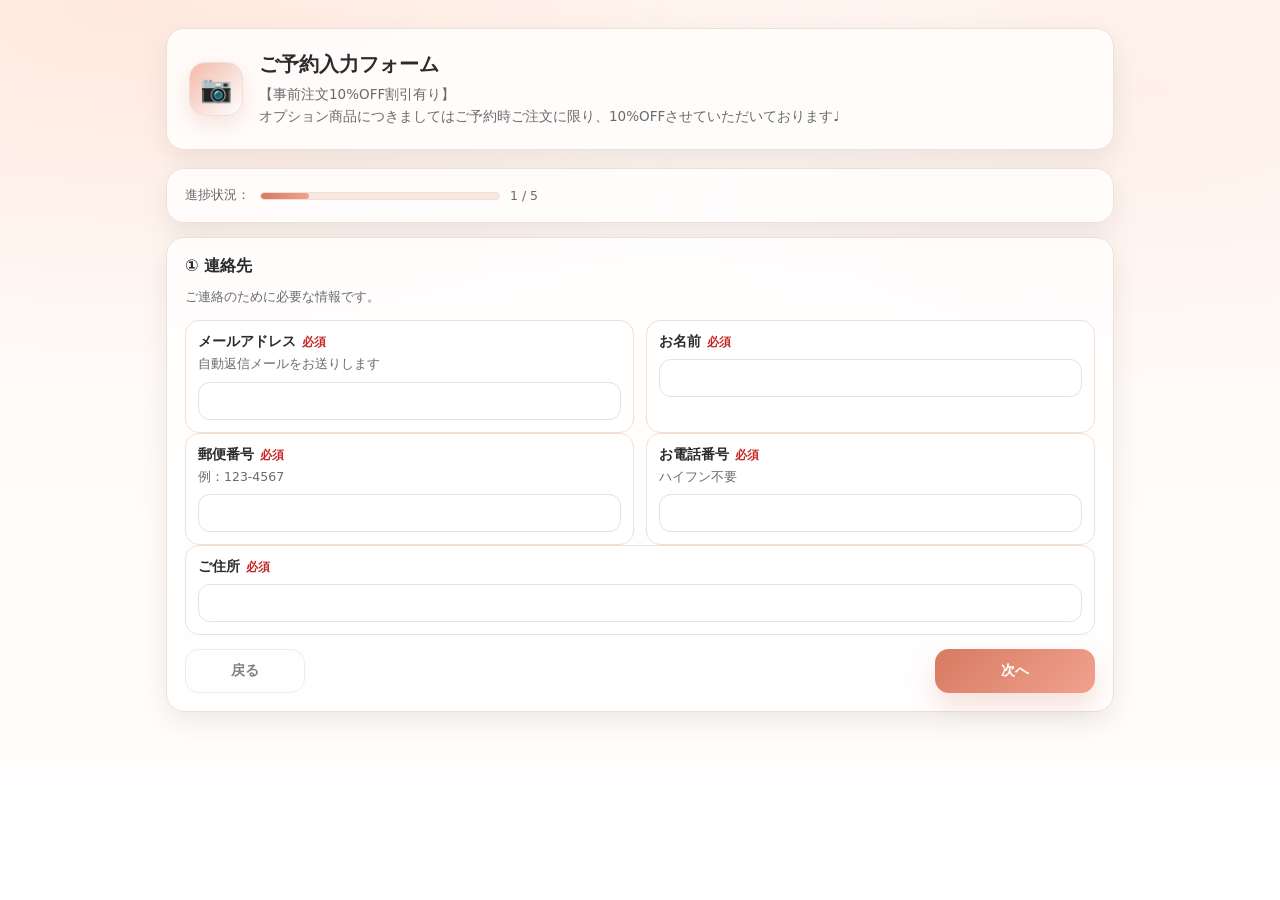
==== index.html @ 35f3b7b5 "Update index.html" ====
<!doctype html>
<html lang="ja">
<head>
  <meta charset="utf-8" />
  <meta name="viewport" content="width=device-width,initial-scale=1" />
  <title>ご予約入力フォーム</title>
  <link rel="stylesheet" href="./styles.css" />
  <link rel="icon" href="./favicon/favicon.jpg" type="image/svg+xml">
<link rel="icon" href="./favicon/favicon-32.png" sizes="32x32" type="image/png">
<link rel="apple-touch-icon" href="./favicon/apple-touch-icon.png">
<link rel="manifest" href="./favicon/site.webmanifest">
<meta name="theme-color" content="#fff7f2">
</head>

<body>
  <div class="wrap">
    <div class="hero">
      <div class="logo"><span>📷</span></div>
      <div>
        <h1>ご予約入力フォーム</h1>
        <p>
          【事前注文10%OFF割引有り】<br>
          オプション商品につきましてはご予約時ご注文に限り、10%OFFさせていただいております♩
        </p>
      </div>
    </div>

    <div class="panel">
      <div class="card">
        <div class="topbar">
          <div class="progress">
            <div>進捗状況：</div>
            <div class="bar"><div id="barInner"></div></div>
            <div id="stepText">1 / 5</div>
          </div>
        </div>
      </div>

      <div class="card" id="pageCard">
        <div id="pageRoot"></div>
        <div class="err" id="errBox"></div>

        <div class="nav">
          <button class="btnGhost" id="btnBack">戻る</button>
          <button class="btnPrimary" id="btnNext">次へ</button>
        </div>
      </div>

      <div class="card done" id="doneCard">
        <h2>送信が完了しました 🌿</h2>
        <p>
          ありがとうございます。内容を受け付けました。<br>
          こちらからのご連絡をお待ちください。
        </p>
        <p style="margin-top:10px; font-size:12.5px;" id="doneId"></p>
      </div>
    </div>
  </div>

  <div class="overlay" id="overlay">
    <div class="loader">
      <div class="spinner"></div>
      <div>
        <div style="font-weight:800;">送信中です…</div>
      </div>
    </div>
  </div>

  <div id="reviewRoot"></div>

  <script src="./app.js" defer></script>
</body>
</html>
---- styles.css ----
/* =========================
  Theme / Base
========================= */
:root{
  --bg1:#fff7f2;
  --bg2:#fff;
  --card:#ffffffcc;
  --line:#f0dfd4;

  --text:#2b2b2b;
  --muted:#6b6b6b;

  --accent:#d77a61;
  --accent2:#f3b9a9;
  --danger:#c62828;

  --shadow: 0 10px 30px rgba(0,0,0,.08);
  --radius: 18px;
}

*{ box-sizing:border-box; }

body{
  margin:0;
  font-family: system-ui, -apple-system, "Segoe UI", Roboto, "Noto Sans JP", sans-serif;
  color:var(--text);
  background:
    radial-gradient(1200px 600px at 10% 0%, #ffe9df 0%, transparent 60%),
    radial-gradient(900px 500px at 90% 10%, #fff0ea 0%, transparent 60%),
    linear-gradient(180deg, var(--bg1), var(--bg2));
  min-height:100vh;
}

.wrap{ max-width: 980px; margin: 0 auto; padding: 28px 16px 64px; }

/* =========================
  Hero
========================= */
.hero{
  background: var(--card);
  border: 1px solid var(--line);
  box-shadow: var(--shadow);
  border-radius: var(--radius);
  padding: 22px;
  display:flex;
  gap:16px;
  align-items:center;
}

.logo{
  width:54px; height:54px;
  border-radius: 16px;
  background: linear-gradient(135deg, var(--accent2), #fff);
  display:grid;
  place-items:center;
  border:1px solid var(--line);
  box-shadow: 0 8px 20px rgba(215,122,97,.18);
  flex:0 0 auto;
}

.logo span{ font-size:26px; }

.hero h1{ font-size: 20px; margin:0 0 6px; }
.hero p{
  margin:0;
  color:var(--muted);
  line-height: 1.6;
  font-size: 13.5px;
}

/* =========================
  Panel / Cards / Progress
========================= */
.panel{ margin-top: 18px; display:grid; gap: 14px; }

.card{
  background: var(--card);
  border: 1px solid var(--line);
  box-shadow: var(--shadow);
  border-radius: var(--radius);
  padding: 18px;
}

.topbar{
  display:flex;
  gap: 12px;
  align-items:center;
  justify-content:space-between;
  flex-wrap:wrap;
}

.progress{
  display:flex;
  align-items:center;
  gap:10px;
  color:var(--muted);
  font-size: 12.5px;
}

.bar{
  width: 240px;
  height: 8px;
  background: #f7e7df;
  border-radius: 999px;
  overflow:hidden;
  border: 1px solid var(--line);
}

.bar > div{
  height:100%;
  width:0%;
  background: linear-gradient(90deg, var(--accent), #f0a28f);
  border-radius:999px;
  transition: width .25s ease;
}

h2{ margin: 0 0 10px; font-size: 16px; }
.desc{ color: var(--muted); font-size: 13px; margin: 0 0 12px; line-height: 1.6; }

/* 内側の回答枠 */
.confirmInnerBox{
  background:#f7f7f7;
  border:1px solid #ddd;
  border-radius:10px;
  padding:16px;
  margin-top:16px;
}

/* 店名 */
.confirmBrand{
  margin-top:12px;
  font-size:13px;
  color:var(--muted);
}

/* =========================
  Question blocks / Inputs
========================= */
.grid{ display:grid; grid-template-columns: 1fr 1fr; gap: 12px; }
@media (max-width: 760px){ .grid{ grid-template-columns: 1fr; } }

.q{
  padding: 12px;
  border: 1px solid var(--line);
  background:#fff;
  border-radius: 14px;
}

.q .t{ font-weight: 800; font-size: 13.5px; }
.req{ color: var(--danger); font-size: 12px; margin-left: 6px; font-weight: 800; }
.q .h{ color: var(--muted); font-size: 12.5px; margin-top: 4px; line-height: 1.5; }

input[type="text"], input[type="email"], input[type="tel"], input[type="date"], textarea, select{
  width:100%;
  border: 1px solid var(--line);
  background:#fff;
  border-radius: 12px;
  padding: 10px 10px;
  font-size: 14px;
  outline: none;
  transition: box-shadow .2s ease, border-color .2s ease;
  margin-top: 8px;
}

textarea{ min-height: 90px; resize: vertical; }

input:focus, textarea:focus, select:focus{
  border-color: #efb8a7;
  box-shadow: 0 0 0 4px rgba(215,122,97,.12);
}

/* =========================
  Choices
========================= */
.choices{ display:grid; gap: 10px; margin-top: 10px; }

.choice{
  display:flex;
  align-items:flex-start;
  gap: 10px;
  padding: 10px 10px;
  border: 1px solid var(--line);
  background: #fff;
  border-radius: 12px;
  cursor:pointer;
  transition: transform .08s ease, box-shadow .2s ease;
}

.choice:active{ transform: translateY(1px); }
.choice:hover{ box-shadow: 0 10px 20px rgba(0,0,0,.06); }
.choice input{ margin-top: 2px; }

/* =========================
  Navigation buttons
========================= */
.nav{
  display:flex;
  gap: 10px;
  justify-content: space-between;
  margin-top: 14px;
  flex-wrap: wrap;
}

button{
  border:0;
  padding: 12px 14px;
  border-radius: 14px;
  cursor:pointer;
  font-weight: 800;
  font-size: 14px;
  transition: transform .08s ease, filter .2s ease;
}

button:active{ transform: translateY(1px); }

.btnGhost{
  background: #fff;
  border: 1px solid var(--line);
  color: var(--text);
  min-width: 120px;
}

.btnPrimary{
  background: linear-gradient(135deg, var(--accent), #f0a28f);
  color:#fff;
  min-width: 160px;
  box-shadow: 0 14px 26px rgba(215,122,97,.22);
}

/* =========================
  Errors / Done
========================= */
.err{
  margin-top: 10px;
  color: var(--danger);
  font-size: 13px;
  display:none;
  white-space: pre-wrap;
}

.done{ display:none; text-align:center; padding: 26px 16px; }
.done h2{ margin:0 0 8px; }
.done p{ margin:0; color:var(--muted); line-height:1.7; }

/* =========================
  Terms (details)
========================= */
details{
  margin-top: 10px;
  border: 1px solid var(--line);
  border-radius: 14px;
  background:#fff;
  padding: 10px 12px;
}

details > summary{
  cursor:pointer;
  font-weight: 800;
  color: #444;
}

.terms{
  color:#555;
  font-size: 13px;
  line-height: 1.75;
  margin-top: 8px;
  white-space: pre-wrap;
}

/* =========================
  Overlay / Loader
========================= */
.overlay{
  position: fixed;
  inset: 0;
  display:none;
  align-items:center;
  justify-content:center;
  background: rgba(255, 248, 244, .72);
  backdrop-filter: blur(4px);
  z-index: 999;
}

.loader{
  width: min(560px, calc(100% - 32px));
  background: #fff;
  border: 1px solid var(--line);
  border-radius: 18px;
  box-shadow: var(--shadow);
  padding: 18px;
  display:flex;
  gap: 14px;
  align-items:center;
}

.spinner{
  width: 22px; height: 22px;
  border-radius: 50%;
  border: 3px solid #f3d5cb;
  border-top-color: var(--accent);
  animation: spin .9s linear infinite;
  flex:0 0 auto;
}

@keyframes spin { to { transform: rotate(360deg); } }

/* =========================
   子・孫だけ右にずらす
========================= */
:root{
  /* グループ別：子(┗) */
  --indent-kimono-l2: 120px;
  --indent-plan-l2:   76px;
  --indent-panel-l2:  15px; /* ┗なしでも本文の左位置調整に使える */

  /* グループ別：孫(・) */
  --indent-kimono-l3: 120px;
  --indent-plan-l3:   99px;
  --indent-panel-l3:  15px;
}

/* 着物レンタル */
.rv-l2.grp-kimono{ padding-left: var(--indent-kimono-l2); }
.rv-l3.grp-kimono{ padding-left: var(--indent-kimono-l3); }

/* プラン */
.rv-l2.grp-plan{ padding-left: var(--indent-plan-l2); }
.rv-l3.grp-plan{ padding-left: var(--indent-plan-l3); }

/* パネル/アルバム（┗なし版もここで調整できる） */
.rv-l2.grp-panel{ padding-left: var(--indent-panel-l2); }
.rv-l3.grp-panel{ padding-left: var(--indent-panel-l3); }

/* =========================
  内容確認（review）スマホ修正
========================= */

.reviewList{
  display:flex;
  flex-direction:column;
  gap:6px;
  width:100%;
}

/* 1行 */
.rv{
  display:flex;
  align-items:flex-start;
  gap:8px;
  line-height:1.6;
  width:100%;
}

/* ■ ┗ ・ の列 */
.rv-mark{
  width:14px;
  flex:0 0 14px;
}

/* 本文 */
.rv-body{
  flex:1;
  min-width:0;
  display:block;                 /* ← flexをやめる */
}

/* ラベル */
.rv-label{
  font-weight:700;
}

/* 値 */
.rv-value{
  word-break:break-word;
  overflow-wrap:anywhere;        /* ←長い文字列も折る */
}

/* 階層インデント（スマホ用） */
/*.rv-l2{
  padding-left:18px;
}

.rv-l3{
  padding-left:32px;
}*/

/* =========================
  内容確認（review）
========================= */

.review{
  width: 100%;
  overflow: hidden;
}

.reviewList{
  display: flex;
  flex-direction: column;
  gap: 6px;
  width: 100%;
}

.rv{
  display: flex;
  align-items: flex-start;
  gap: 8px;
  line-height: 1.6;
  width: 100%;
  max-width: 100%;
}

.rv-mark{
  width: 14px;
  flex: 0 0 14px;
}

.rv-body{
  flex: 1;
  min-width: 0;
}

  /* 親行だけ「基本横並び」 */
.rv-body-l1{
  display: flex;
  align-items: flex-start;
  flex-wrap: wrap;   /* ←幅が足りない時だけ折り返す */
  gap: 4px;
}

.rv-label{
  font-weight: 700;
  margin: 0;
  padding: 0;
  /*white-space: normal;*/
  white-space: nowrap;
}

.rv-value{
  min-width: 0;
  word-break: break-word;
  overflow-wrap: anywhere;
  white-space: normal;
}

.rv-value-l1{
  flex: 1;
  min-width: 0;
}

/* 階層 */
.rv-l1{
  padding-left: 0;
}

.rv-l2{
  padding-left: 16px;
}

.rv-l3{
  padding-left: 28px;
}

/* グループ別 */
:root{
  --indent-kimono-l2: 124px;
  --indent-plan-l2: 78px;
  --indent-panel-l2: 21px;

  --indent-kimono-l3: 64px;
  --indent-plan-l3: 105px;
  --indent-panel-l3: 8px;
}

.rv-l2.grp-kimono{ padding-left: var(--indent-kimono-l2); }
.rv-l3.grp-kimono{ padding-left: var(--indent-kimono-l3); }

.rv-l2.grp-plan{ padding-left: var(--indent-plan-l2); }
.rv-l3.grp-plan{ padding-left: var(--indent-plan-l3); }

.rv-l2.grp-panel{ padding-left: var(--indent-panel-l2); }
.rv-l3.grp-panel{ padding-left: var(--indent-panel-l3); }

/* ┗なし行 */
.rv-l2-nomark .rv-mark{
  display: none;
}

/* =========================
  スマホ表示調整
========================= */
@media (max-width: 480px){
/* スマホ時だけ、特定の親行は縦並びにする */
.rv.mobile-break .rv-body-l1{
  display: block;
}

.rv.mobile-break .rv-value-l1{
  display: block;
  margin-top: 2px;
}

/* スマホ時の ┗ と ・ の位置 */
:root{
  --indent-kimono-l2: 30px;
  --indent-plan-l2: 30px;
  --indent-panel-l2: 30px;

  --indent-kimono-l3: 0px;
  --indent-plan-l3: 45x;
  --indent-panel-l3: 18px;
}
 
  .confirmInnerBox{
    padding: 12px;
  }

  .review{
    font-size: 13px;
  }
  .hero{
    display: grid;
    grid-template-columns: auto 1fr;
    grid-template-rows: auto auto;
    gap: 10px 12px;
    align-items: center;
  }

  .logo{
    grid-column: 1;
    grid-row: 1;
  }

  .hero h1{
    grid-column: 2;
    grid-row: 1;
    margin: 0;
    font-size: 18px;
  }

  .hero p{
    grid-column: 1 / -1; /* 全幅 */
    grid-row: 2;
    margin-top: 6px;
    line-height: 1.7;
  }

    /* ┗ の列を広げる */
  .rv-mark{
    width:12px;
    flex:0 0 12px;
  }

  :root{
  --indent-kimono-l2: 20px;
  --indent-plan-l2: 20px;
  --indent-panel-l2: 20px;

  --indent-kimono-l3: 10px;
  --indent-plan-l3: 43px;
  --indent-panel-l3: 14px;
}

.rv-l2.grp-kimono{ padding-left: var(--indent-kimono-l2) !important; }
.rv-l3.grp-kimono{ padding-left: var(--indent-kimono-l3) !important; }

.rv-l2.grp-plan{ padding-left: var(--indent-plan-l2) !important; }
.rv-l3.grp-plan{ padding-left: var(--indent-plan-l3) !important; }

.rv-l2.grp-panel{ padding-left: var(--indent-panel-l2) !important; }
.rv-l3.grp-panel{ padding-left: var(--indent-panel-l3) !important; }

  /* 進捗状況を中央寄せ */
.topbar{
  display: flex;
  justify-content: center;
}

.progress{
  display: flex;
  align-items: center;
  justify-content: center;
  gap: 8px;
  margin: 0 auto;   /* ←中央固定 */
  width: fit-content; /* ←中身サイズにする */
  font-size: 12px;
}

  .progress > div:first-child,
  #stepText{
    white-space: nowrap;
  }

  .bar{
    width: min(180px, 42vw);
    min-width: 100px;
  }
}
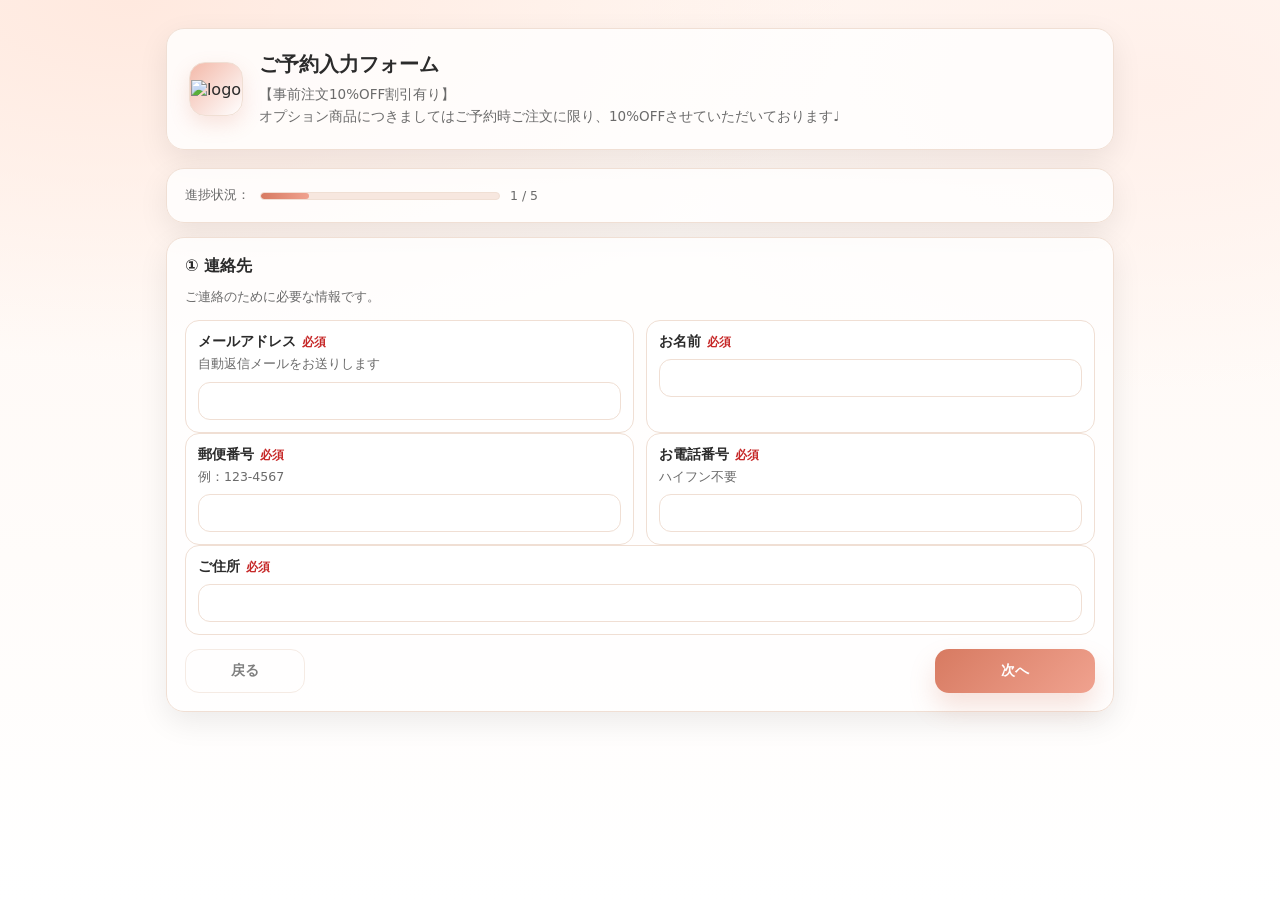
==== commit 052e932c: "Update index.html" ====
--- a/index.html
+++ b/index.html
@@ -15,7 +15,8 @@
 <body>
   <div class="wrap">
     <div class="hero">
-      <div class="logo"><span>📷</span></div>
+      <div class="logo">
+        <img src="/favicon/favicon-32.png" alt="logo"></div>
       <div>
         <h1>ご予約入力フォーム</h1>
         <p>
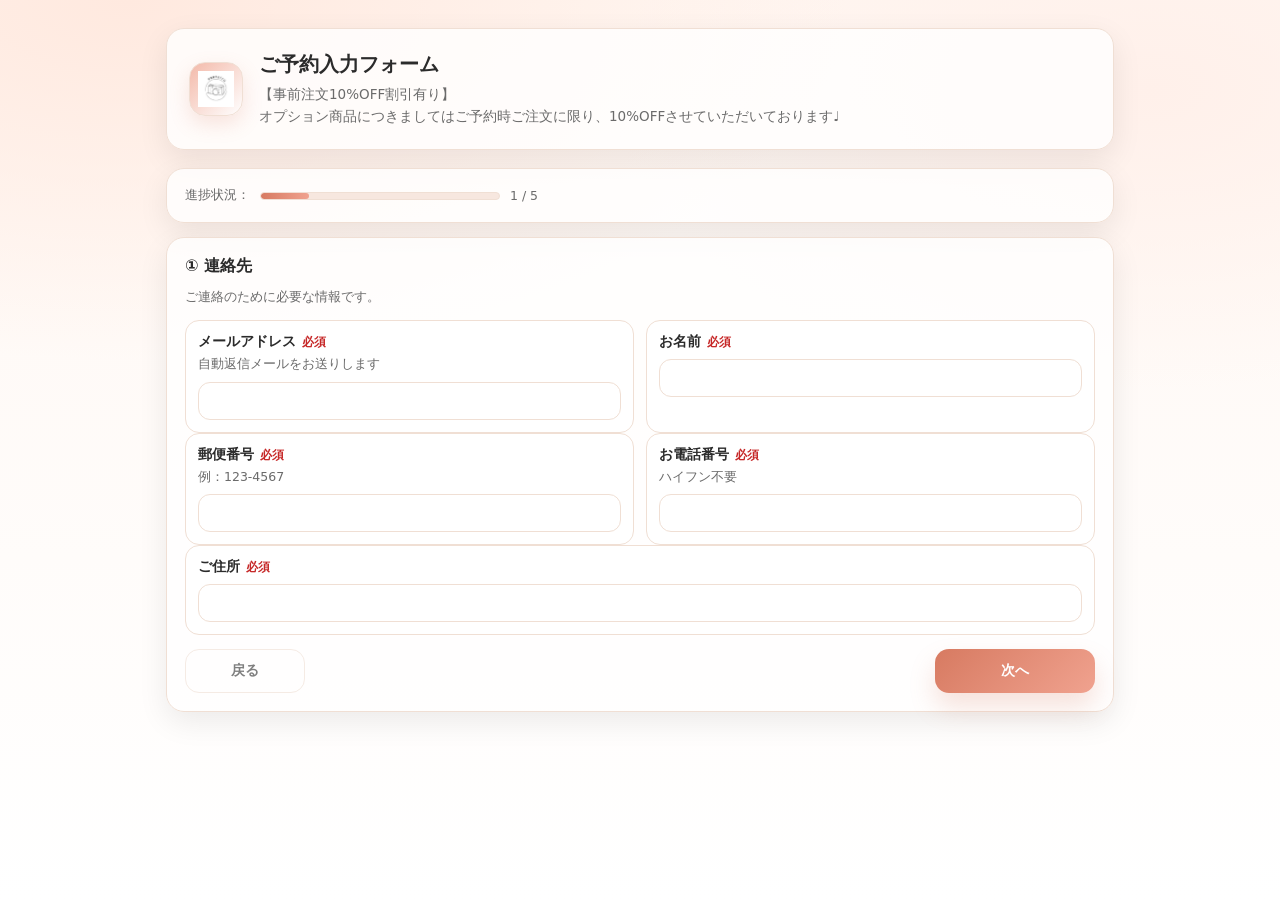
==== commit 407b6a79: "Update index.html" ====
--- a/index.html
+++ b/index.html
@@ -6,7 +6,7 @@
   <title>ご予約入力フォーム</title>
   <link rel="stylesheet" href="./styles.css" />
   <link rel="icon" href="./favicon/favicon.jpg" type="image/svg+xml">
-<link rel="icon" href="./favicon/favicon-32.png" sizes="32x32" type="image/png">
+<link rel="icon" href="./favicon/favicon.jpg" sizes="32x32" type="image/png">
 <link rel="apple-touch-icon" href="./favicon/apple-touch-icon.png">
 <link rel="manifest" href="./favicon/site.webmanifest">
 <meta name="theme-color" content="#fff7f2">
@@ -16,7 +16,7 @@
   <div class="wrap">
     <div class="hero">
       <div class="logo">
-        <img src="/favicon/favicon-32.png" alt="logo"></div>
+        <img src="/favicon/favicon.jpg" alt="logo"></div>
       <div>
         <h1>ご予約入力フォーム</h1>
         <p>
--- a/styles.css
+++ b/styles.css
@@ -51,11 +51,19 @@
   width:54px; height:54px;
   border-radius: 16px;
   background: linear-gradient(135deg, var(--accent2), #fff);
-  display:grid;
-  place-items:center;
+  display:flex;
+  align-items:center;
+  justify-content:center;
   border:1px solid var(--line);
   box-shadow: 0 8px 20px rgba(215,122,97,.18);
   flex:0 0 auto;
+  overflow:hidden;
+}
+
+.logo img{
+  width:70%;   /* ←サイズ調整 */
+  height:70%;
+  object-fit:contain;
 }
 
 .logo span{ font-size:26px; }
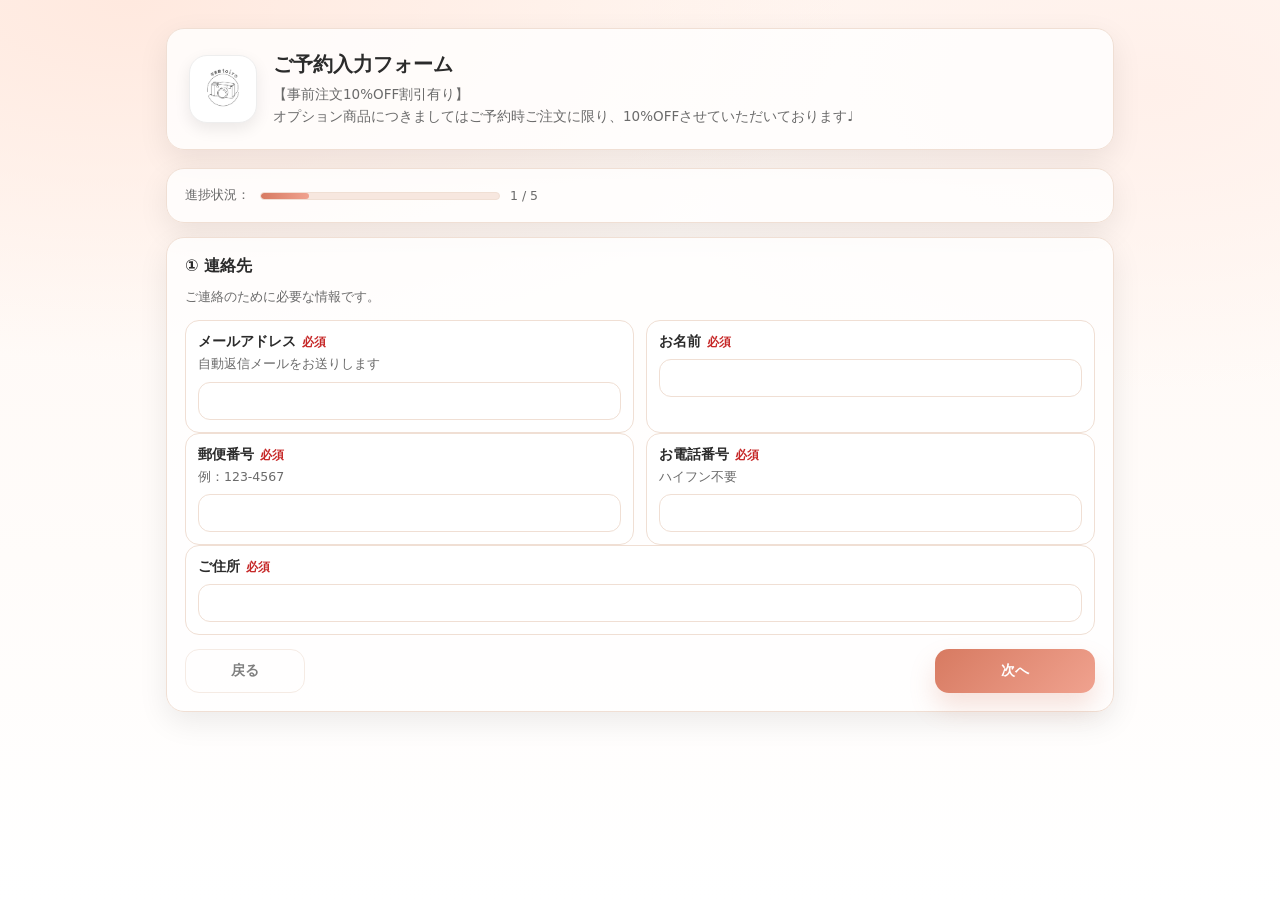
==== commit 27bd953a: "Update index.html" ====
--- a/index.html
+++ b/index.html
@@ -16,7 +16,7 @@
   <div class="wrap">
     <div class="hero">
       <div class="logo">
-        <img src="/favicon/favicon.jpg" alt="logo"></div>
+        <img src="/favicon/favicon.jpg?v=2" alt="logo"></div>
       <div>
         <h1>ご予約入力フォーム</h1>
         <p>
--- a/styles.css
+++ b/styles.css
@@ -48,22 +48,25 @@
 }
 
 .logo{
-  width:54px; height:54px;
-  border-radius: 16px;
-  background: linear-gradient(135deg, var(--accent2), #fff);
+  width:68px; height:68px;
+  border-radius: 18px;
+  background:#fff; 
   display:flex;
   align-items:center;
   justify-content:center;
-  border:1px solid var(--line);
-  box-shadow: 0 8px 20px rgba(215,122,97,.18);
+  border: 1px solid #eee; 
+  box-shadow: 0 6px 16px rgba(0,0,0,.08);
   flex:0 0 auto;
   overflow:hidden;
+  padding: 6px;
 }
 
 .logo img{
-  width:70%;   /* ←サイズ調整 */
-  height:70%;
-  object-fit:contain;
+  width:100%;   /* ←サイズ調整 */
+  height:100%;
+  object-fit: contain; 
+  border-radius: 12px; 
+  display: block;
 }
 
 .logo span{ font-size:26px; }
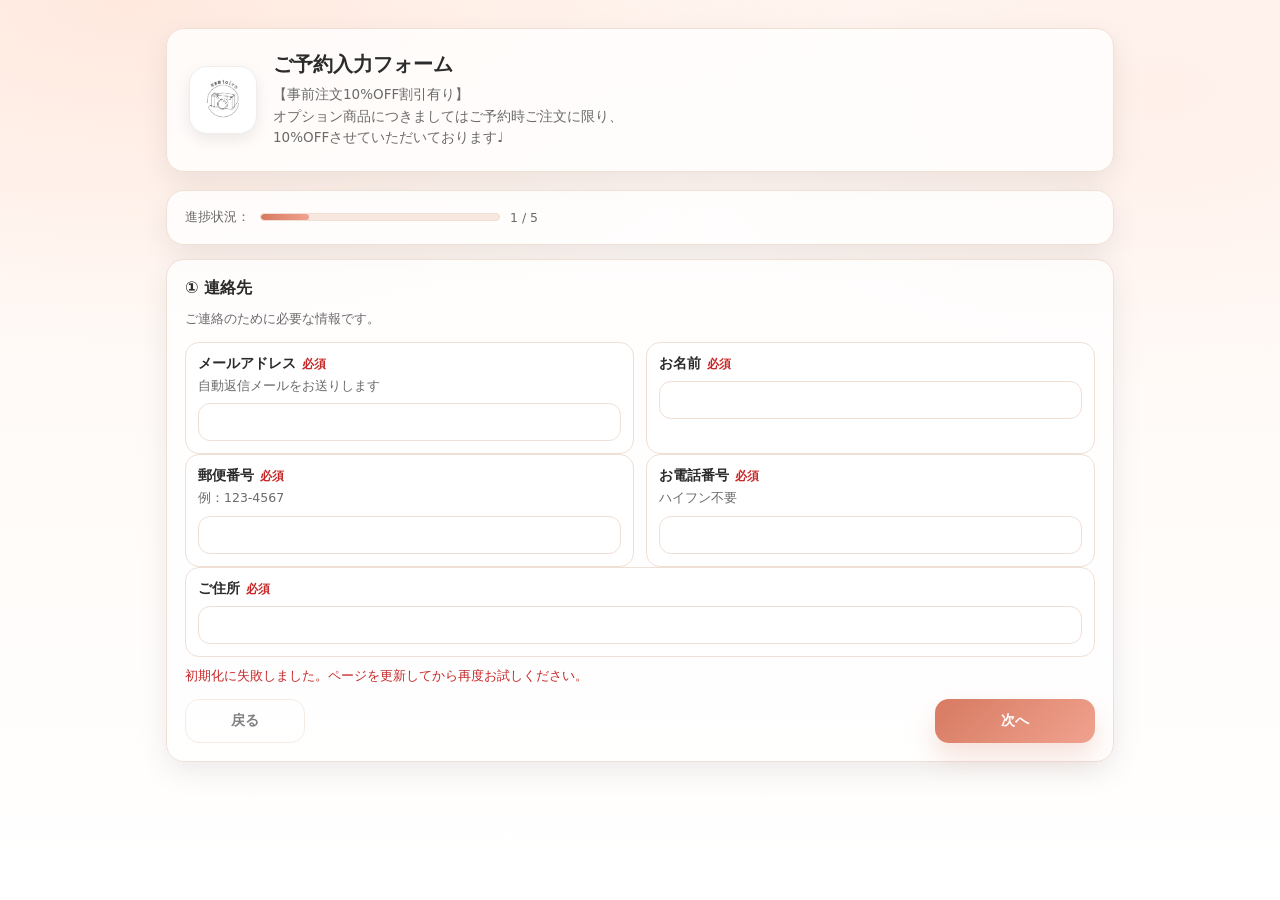
==== commit ad10c9c1: "Update index.html" ====
--- a/index.html
+++ b/index.html
@@ -5,9 +5,8 @@
   <meta name="viewport" content="width=device-width,initial-scale=1" />
   <title>ご予約入力フォーム</title>
   <link rel="stylesheet" href="./styles.css" />
-  <link rel="icon" href="./favicon/favicon.jpg" type="image/svg+xml">
-<link rel="icon" href="./favicon/favicon.jpg" sizes="32x32" type="image/png">
-<link rel="apple-touch-icon" href="./favicon/apple-touch-icon.png">
+  <link rel="icon" href="favicon/favicon.jpg?v=3" type="image/jpeg">
+<link rel="apple-touch-icon" href="favicon/apple-touch-icon.png?v=3">
 <link rel="manifest" href="./favicon/site.webmanifest">
 <meta name="theme-color" content="#fff7f2">
 </head>
@@ -16,12 +15,13 @@
   <div class="wrap">
     <div class="hero">
       <div class="logo">
-        <img src="/favicon/favicon.jpg?v=2" alt="logo"></div>
+        <img src="favicon/favicon.jpg?v=3" alt="logo" loading="eager" decoding="sync"></div>
       <div>
         <h1>ご予約入力フォーム</h1>
         <p>
-          【事前注文10%OFF割引有り】<br>
-          オプション商品につきましてはご予約時ご注文に限り、10%OFFさせていただいております♩
+          <span class="hero-line">【事前注文10%OFF割引有り】</span>
+          <span class="hero-line">オプション商品につきましてはご予約時ご注文に限り、</span>
+          <span class="hero-line">10%OFFさせていただいております♩</span>
         </p>
       </div>
     </div>
@@ -67,8 +67,6 @@
     </div>
   </div>
 
-  <div id="reviewRoot"></div>
-
   <script src="./app.js" defer></script>
 </body>
 </html>
--- a/styles.css
+++ b/styles.css
@@ -16,6 +16,15 @@
 
   --shadow: 0 10px 30px rgba(0,0,0,.08);
   --radius: 18px;
+
+  /* review indents (desktop defaults) */
+  --indent-kimono-l2: 124px;
+  --indent-plan-l2: 78px;
+  --indent-panel-l2: 21px;
+
+  --indent-kimono-l3: 64px;
+  --indent-plan-l3: 105px;
+  --indent-panel-l3: 8px;
 }
 
 *{ box-sizing:border-box; }
@@ -79,6 +88,10 @@
   font-size: 13.5px;
 }
 
+.hero-line{
+  display:block;
+}
+
 /* =========================
   Panel / Cards / Progress
 ========================= */
@@ -316,86 +329,6 @@
 @keyframes spin { to { transform: rotate(360deg); } }
 
 /* =========================
-   子・孫だけ右にずらす
-========================= */
-:root{
-  /* グループ別：子(┗) */
-  --indent-kimono-l2: 120px;
-  --indent-plan-l2:   76px;
-  --indent-panel-l2:  15px; /* ┗なしでも本文の左位置調整に使える */
-
-  /* グループ別：孫(・) */
-  --indent-kimono-l3: 120px;
-  --indent-plan-l3:   99px;
-  --indent-panel-l3:  15px;
-}
-
-/* 着物レンタル */
-.rv-l2.grp-kimono{ padding-left: var(--indent-kimono-l2); }
-.rv-l3.grp-kimono{ padding-left: var(--indent-kimono-l3); }
-
-/* プラン */
-.rv-l2.grp-plan{ padding-left: var(--indent-plan-l2); }
-.rv-l3.grp-plan{ padding-left: var(--indent-plan-l3); }
-
-/* パネル/アルバム（┗なし版もここで調整できる） */
-.rv-l2.grp-panel{ padding-left: var(--indent-panel-l2); }
-.rv-l3.grp-panel{ padding-left: var(--indent-panel-l3); }
-
-/* =========================
-  内容確認（review）スマホ修正
-========================= */
-
-.reviewList{
-  display:flex;
-  flex-direction:column;
-  gap:6px;
-  width:100%;
-}
-
-/* 1行 */
-.rv{
-  display:flex;
-  align-items:flex-start;
-  gap:8px;
-  line-height:1.6;
-  width:100%;
-}
-
-/* ■ ┗ ・ の列 */
-.rv-mark{
-  width:14px;
-  flex:0 0 14px;
-}
-
-/* 本文 */
-.rv-body{
-  flex:1;
-  min-width:0;
-  display:block;                 /* ← flexをやめる */
-}
-
-/* ラベル */
-.rv-label{
-  font-weight:700;
-}
-
-/* 値 */
-.rv-value{
-  word-break:break-word;
-  overflow-wrap:anywhere;        /* ←長い文字列も折る */
-}
-
-/* 階層インデント（スマホ用） */
-/*.rv-l2{
-  padding-left:18px;
-}
-
-.rv-l3{
-  padding-left:32px;
-}*/
-
-/* =========================
   内容確認（review）
 ========================= */
 
@@ -407,7 +340,7 @@
 .reviewList{
   display: flex;
   flex-direction: column;
-  gap: 6px;
+  gap: 8px;
   width: 100%;
 }
 
@@ -440,6 +373,7 @@
 
 .rv-label{
   font-weight: 700;
+  font-size: 14px;
   margin: 0;
   padding: 0;
   /*white-space: normal;*/
@@ -451,6 +385,10 @@
   word-break: break-word;
   overflow-wrap: anywhere;
   white-space: normal;
+  background: #fff;
+  border: 1px solid #ececec;
+  border-radius: 8px;
+  padding: 2px 8px;
 }
 
 .rv-value-l1{
@@ -463,6 +401,11 @@
   padding-left: 0;
 }
 
+.rv-l1 + .rv-l1{
+  padding-top: 6px;
+  border-top: 1px solid #eee;
+}
+
 .rv-l2{
   padding-left: 16px;
 }
@@ -472,16 +415,6 @@
 }
 
 /* グループ別 */
-:root{
-  --indent-kimono-l2: 124px;
-  --indent-plan-l2: 78px;
-  --indent-panel-l2: 21px;
-
-  --indent-kimono-l3: 64px;
-  --indent-plan-l3: 105px;
-  --indent-panel-l3: 8px;
-}
-
 .rv-l2.grp-kimono{ padding-left: var(--indent-kimono-l2); }
 .rv-l3.grp-kimono{ padding-left: var(--indent-kimono-l3); }
 
@@ -510,23 +443,16 @@
   margin-top: 2px;
 }
 
-/* スマホ時の ┗ と ・ の位置 */
-:root{
-  --indent-kimono-l2: 30px;
-  --indent-plan-l2: 30px;
-  --indent-panel-l2: 30px;
-
-  --indent-kimono-l3: 0px;
-  --indent-plan-l3: 45x;
-  --indent-panel-l3: 18px;
-}
- 
   .confirmInnerBox{
     padding: 12px;
   }
 
   .review{
     font-size: 13px;
+  }
+
+  .rv-value{
+    padding: 3px 7px;
   }
   .hero{
     display: grid;
@@ -607,18 +533,3 @@
   }
 }
 
-
-
-
-
-
-
-
-
-
-
-
-
-
-
-
